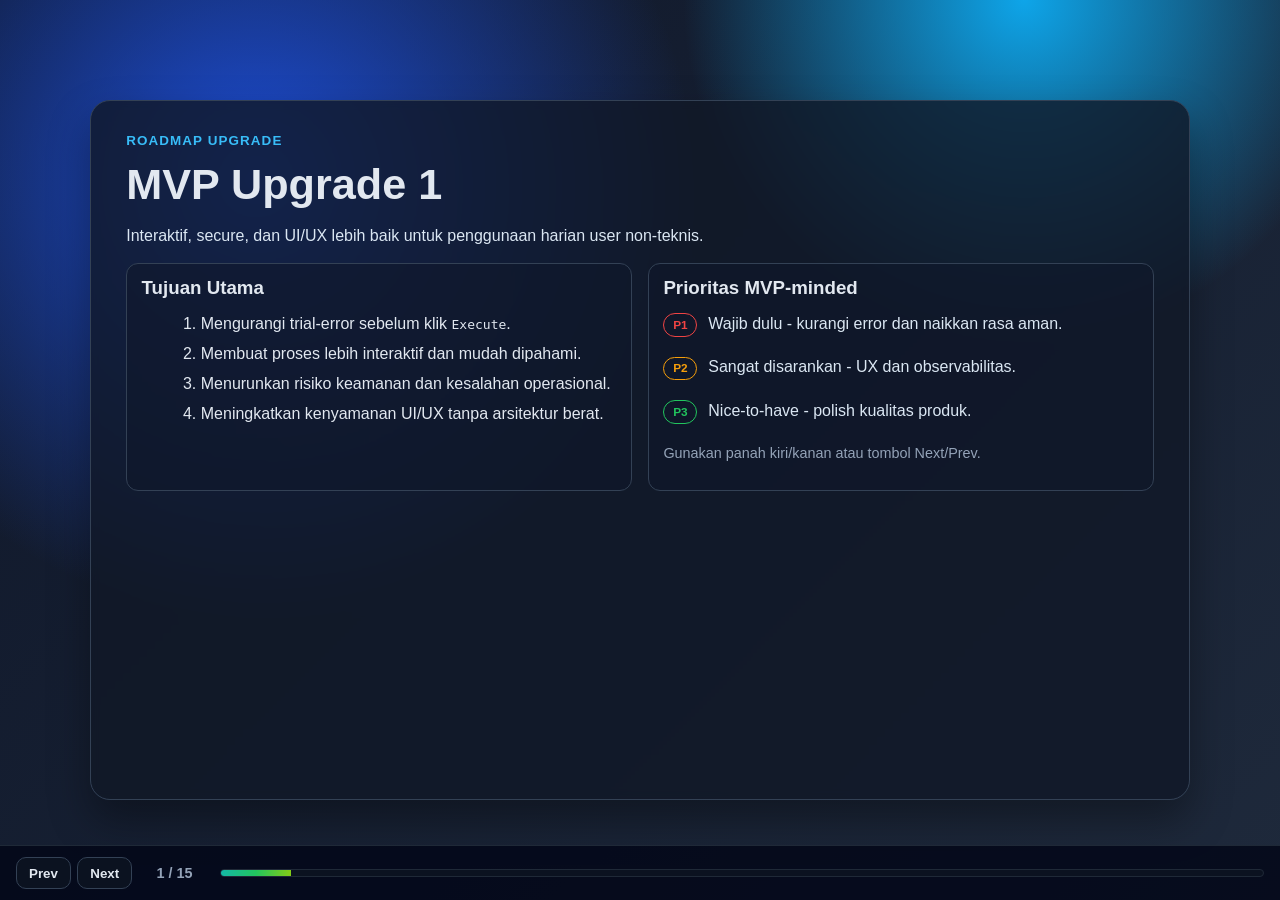
==== docs/mvp_upgrade1.html @ 60e43102 "feat: Enhance symptom lookup with regex support and update master table structure - Introduced regex" ====
<!doctype html>
<html lang="id">
<head>
  <meta charset="utf-8">
  <meta name="viewport" content="width=device-width, initial-scale=1">
  <title>MVP Upgrade 1 - HTML Slide</title>
  <style>
    :root {
      --bg-1: #0f172a;
      --bg-2: #1e293b;
      --card: #111827cc;
      --text: #e2e8f0;
      --muted: #94a3b8;
      --accent: #22c55e;
      --accent-2: #f59e0b;
      --danger: #ef4444;
      --info: #38bdf8;
      --border: #334155;
      --shadow: 0 20px 40px rgba(0, 0, 0, 0.35);
    }

    * {
      box-sizing: border-box;
    }

    html,
    body {
      margin: 0;
      padding: 0;
      height: 100%;
      color: var(--text);
      font-family: "Segoe UI", "Trebuchet MS", "Franklin Gothic Medium", sans-serif;
      background:
        radial-gradient(circle at 20% 20%, #1d4ed8 0%, transparent 35%),
        radial-gradient(circle at 80% 0%, #0ea5e9 0%, transparent 25%),
        linear-gradient(135deg, var(--bg-1), var(--bg-2));
      overflow: hidden;
    }

    .deck {
      position: relative;
      width: 100vw;
      height: 100vh;
      display: flex;
      align-items: center;
      justify-content: center;
      padding: 1.5rem;
    }

    .slide {
      width: min(1100px, 100%);
      height: min(700px, 100%);
      background: var(--card);
      border: 1px solid var(--border);
      border-radius: 20px;
      box-shadow: var(--shadow);
      padding: 2rem 2.2rem 2.6rem;
      display: none;
      position: relative;
      overflow: auto;
      backdrop-filter: blur(4px);
      animation: fadeIn 260ms ease;
    }

    .slide.active {
      display: block;
    }

    .kicker {
      font-size: 0.84rem;
      letter-spacing: 0.08em;
      text-transform: uppercase;
      color: var(--info);
      margin-bottom: 0.7rem;
      font-weight: 700;
    }

    h1,
    h2,
    h3 {
      margin: 0 0 0.8rem;
      line-height: 1.2;
    }

    h1 {
      font-size: clamp(1.7rem, 3.4vw, 2.7rem);
    }

    h2 {
      font-size: clamp(1.3rem, 2.7vw, 2.1rem);
    }

    p {
      margin: 0.4rem 0 0.8rem;
      line-height: 1.55;
      color: #dbe7f3;
    }

    ul,
    ol {
      margin: 0.4rem 0 0.9rem 1.2rem;
      line-height: 1.55;
    }

    li {
      margin-bottom: 0.33rem;
    }

    .grid {
      display: grid;
      grid-template-columns: repeat(2, minmax(0, 1fr));
      gap: 1rem;
      margin-top: 0.9rem;
    }

    .card {
      border: 1px solid var(--border);
      border-radius: 12px;
      padding: 0.8rem 0.9rem;
      background: #0f172a99;
    }

    .tag {
      display: inline-block;
      border: 1px solid currentColor;
      border-radius: 999px;
      padding: 0.1rem 0.55rem;
      font-size: 0.74rem;
      font-weight: 700;
      margin-right: 0.4rem;
      margin-bottom: 0.35rem;
    }

    .p1 { color: var(--danger); }
    .p2 { color: var(--accent-2); }
    .p3 { color: var(--accent); }

    .footer {
      position: fixed;
      left: 0;
      right: 0;
      bottom: 0;
      display: flex;
      align-items: center;
      justify-content: space-between;
      gap: 0.6rem;
      padding: 0.7rem 1rem;
      background: #020617cc;
      border-top: 1px solid #1f2937;
    }

    .progress-wrap {
      flex: 1;
      height: 8px;
      border-radius: 999px;
      background: #0b1220;
      border: 1px solid #1f2937;
      overflow: hidden;
    }

    .progress {
      height: 100%;
      width: 0;
      background: linear-gradient(90deg, #14b8a6, #22c55e, #84cc16);
      transition: width 240ms ease;
    }

    .controls {
      display: flex;
      align-items: center;
      gap: 0.4rem;
    }

    button {
      border: 1px solid #334155;
      background: #0b1220;
      color: var(--text);
      border-radius: 10px;
      padding: 0.45rem 0.75rem;
      font-weight: 600;
      cursor: pointer;
    }

    button:hover {
      border-color: #60a5fa;
    }

    .counter {
      min-width: 72px;
      text-align: center;
      color: var(--muted);
      font-size: 0.9rem;
      font-weight: 600;
    }

    .note {
      color: var(--muted);
      font-size: 0.9rem;
    }

    @keyframes fadeIn {
      from { opacity: 0; transform: translateY(6px); }
      to { opacity: 1; transform: translateY(0); }
    }

    @media (max-width: 860px) {
      .slide {
        padding: 1.2rem 1rem 1.8rem;
        border-radius: 14px;
      }

      .grid {
        grid-template-columns: 1fr;
      }

      .footer {
        gap: 0.5rem;
        flex-wrap: wrap;
      }

      .progress-wrap {
        order: 3;
        width: 100%;
        flex-basis: 100%;
      }
    }
  </style>
</head>
<body>
  <main class="deck" id="deck">
    <section class="slide active">
      <div class="kicker">Roadmap Upgrade</div>
      <h1>MVP Upgrade 1</h1>
      <p>Interaktif, secure, dan UI/UX lebih baik untuk penggunaan harian user non-teknis.</p>
      <div class="grid">
        <div class="card">
          <h3>Tujuan Utama</h3>
          <ol>
            <li>Mengurangi trial-error sebelum klik <code>Execute</code>.</li>
            <li>Membuat proses lebih interaktif dan mudah dipahami.</li>
            <li>Menurunkan risiko keamanan dan kesalahan operasional.</li>
            <li>Meningkatkan kenyamanan UI/UX tanpa arsitektur berat.</li>
          </ol>
        </div>
        <div class="card">
          <h3>Prioritas MVP-minded</h3>
          <p><span class="tag p1">P1</span> Wajib dulu - kurangi error dan naikkan rasa aman.</p>
          <p><span class="tag p2">P2</span> Sangat disarankan - UX dan observabilitas.</p>
          <p><span class="tag p3">P3</span> Nice-to-have - polish kualitas produk.</p>
          <p class="note">Gunakan panah kiri/kanan atau tombol Next/Prev.</p>
        </div>
      </div>
    </section>

    <section class="slide">
      <div class="kicker">P1 - Wajib</div>
      <h2>1) Preflight Check Interaktif</h2>
      <p><strong>Problem:</strong> user sering baru tahu masalah saat pipeline sudah jalan.</p>
      <p><strong>Solusi:</strong> tombol <code>Preflight Check</code> untuk validasi sebelum eksekusi.</p>
      <div class="grid">
        <div class="card">
          <h3>Apa yang dicek</h3>
          <ul>
            <li>Source ada, extension valid, bisa dibaca.</li>
            <li>YAML valid, master referensi tersedia.</li>
            <li>Kolom wajib source/master ditemukan.</li>
            <li>Konflik sheet output dan potensi overwrite.</li>
          </ul>
        </div>
        <div class="card">
          <h3>Output ke User</h3>
          <p>Status: <code>Ready</code>, <code>Warning</code>, <code>Blocked</code>.</p>
          <p>Severity: <code>ERROR</code>, <code>WARNING</code>, <code>INFO</code>.</p>
          <p><strong>Dampak:</strong> runtime error menurun, trust meningkat.</p>
        </div>
      </div>
    </section>

    <section class="slide">
      <div class="kicker">P1 - Wajib</div>
      <h2>2) Dry Run / Preview Ringkas</h2>
      <p><strong>Problem:</strong> user butuh konfirmasi resep sebelum menulis output final.</p>
      <p><strong>Solusi:</strong> mode <code>Dry Run</code> (checkbox atau tombol).</p>
      <ul>
        <li>Pipeline jalan sampai transformasi.</li>
        <li>Tidak menulis output final ke <code>outputs/</code> (atau file preview sementara).</li>
        <li>Tampilkan preview: jumlah baris input vs output, daftar sheet, contoh 10 baris utama.</li>
      </ul>
      <p><strong>Dampak:</strong> mencegah output salah format dan hemat waktu user.</p>
    </section>

    <section class="slide">
      <div class="kicker">P1 - Wajib</div>
      <h2>3) Path Security Boundary</h2>
      <p><strong>Problem:</strong> tool berbasis path rentan traversal dan symlink edge case.</p>
      <p><strong>Solusi:</strong> perketat boundary akses file di semua titik I/O.</p>
      <ul>
        <li>Semua path source/config/master harus resolve di root yang diizinkan.</li>
        <li>Tolak <code>..</code>, path absolut keluar root, dan symlink berbahaya.</li>
        <li>Validasi extension secara eksplisit.</li>
        <li>Jika invalid: beri error jelas dan blokir eksekusi.</li>
      </ul>
      <p><strong>Dampak:</strong> risiko akses file tidak semestinya berkurang.</p>
    </section>

    <section class="slide">
      <div class="kicker">P1 - Wajib</div>
      <h2>4) Log Sanitization</h2>
      <p><strong>Problem:</strong> log bisa memuat path detail user atau nilai sensitif.</p>
      <p><strong>Solusi:</strong> sanitasi log sebelum ditampilkan/disimpan.</p>
      <ul>
        <li>Mask user-home path yang terlalu detail jika tidak perlu.</li>
        <li>Mask nilai sensitif: NIK, nomor rekening, email.</li>
        <li>Hindari dump dataframe mentah ke log.</li>
      </ul>
      <p><strong>Dampak:</strong> lebih aman saat log dibagikan/screenshot.</p>
    </section>

    <section class="slide">
      <div class="kicker">P1 - Wajib</div>
      <h2>5) Guardrail Resource</h2>
      <p><strong>Problem:</strong> file besar atau rusak bikin UI terasa hang.</p>
      <p><strong>Solusi:</strong> size limit + row limit + timeout tahap kritis.</p>
      <ul>
        <li>Batas ukuran source default 50-100 MB (configurable).</li>
        <li>Batas jumlah baris untuk mode interaktif.</li>
        <li>Timeout untuk baca/transform tertentu.</li>
        <li>Jika terlewati: status warning/blocked dengan instruksi jelas.</li>
      </ul>
      <p><strong>Dampak:</strong> aplikasi lebih stabil, ekspektasi user lebih terkelola.</p>
    </section>

    <section class="slide">
      <div class="kicker">P1 - Wajib</div>
      <h2>6) Start New Session</h2>
      <p><strong>Problem:</strong> setelah run selesai, state lama masih menempel dan membingungkan.</p>
      <p><strong>Solusi:</strong> tombol <code>Start New Session</code> aktif setelah worker selesai.</p>
      <div class="grid">
        <div class="card">
          <h3>State yang di-reset</h3>
          <ul>
            <li><code>source</code> kosong, log kosong, status kembali <code>Idle</code>.</li>
            <li>Target output kembali placeholder awal.</li>
            <li><code>Execute</code> nonaktif sampai source baru dipilih.</li>
            <li>Config di-refresh ulang sesuai startup.</li>
          </ul>
        </div>
        <div class="card">
          <h3>Yang tidak di-reset</h3>
          <ul>
            <li>File output yang sudah dibuat.</li>
            <li>Isi folder <code>uploads/</code> dan <code>outputs/</code>.</li>
            <li>File config/master di runtime folder.</li>
          </ul>
        </div>
      </div>
    </section>

    <section class="slide">
      <div class="kicker">P1 - Wajib</div>
      <h2>7) Pilih Pekerjaan sebagai Entry Point</h2>
      <p><strong>Problem:</strong> user operasional tidak familiar dengan istilah teknis <code>Config YAML</code>.</p>
      <p><strong>Solusi:</strong> ganti/bungkus selector menjadi <code>Pekerjaan</code>.</p>
      <ul>
        <li>User memilih jenis pekerjaan, bukan file mentah.</li>
        <li>Setiap pekerjaan dipetakan ke config utama yang tepat.</li>
        <li>Deskripsi singkat pekerjaan ditampilkan di UI.</li>
        <li>Gunakan registry <code>configs/job_profiles.yaml</code>.</li>
      </ul>
      <p><strong>Dampak:</strong> mengurangi salah pilih config dan lebih ramah non-teknis.</p>
    </section>

    <section class="slide">
      <div class="kicker">P1 - Wajib</div>
      <h2>8) Lookup Symptom Berbasis Regex</h2>
      <p><strong>Problem:</strong> variasi symptom comment di lapangan sangat banyak, penuh singkatan, typo, dan frasa yang mirip tetapi tidak identik.</p>
      <p><strong>Solusi:</strong> ubah master symptom menjadi rule table yang lebih maintainable dan tambahkan lookup berbasis <code>regex</code>.</p>
      <div class="grid">
        <div class="card">
          <h3>Struktur Master Baru</h3>
          <ul>
            <li>Sheet <code>symptom</code> memakai kolom <code>priority</code>, <code>part_name</code>, <code>match_type</code>, <code>pattern</code>, <code>symptom</code>, <code>notes</code>.</li>
            <li>Rule diproses dari priority terkecil ke terbesar.</li>
            <li>Fallback per <code>part_name</code> tetap dimungkinkan.</li>
          </ul>
        </div>
        <div class="card">
          <h3>Guardrail Minimum</h3>
          <ul>
            <li>Compile regex sekali per rule.</li>
            <li>Regex invalid memblokir execute dengan pesan jelas.</li>
            <li>Panjang pattern dibatasi.</li>
            <li>Perilaku existing <code>equals</code>/<code>contains</code> tetap aman.</li>
          </ul>
        </div>
      </div>
      <p><strong>Dampak:</strong> master symptom lebih fleksibel, lebih mudah dirawat, dan lebih cocok untuk variasi data operasional nyata.</p>
    </section>

    <section class="slide">
      <div class="kicker">P2 - Sangat Disarankan</div>
      <h2>9-13) UX dan Observabilitas</h2>
      <div class="grid">
        <div class="card">
          <h3>Progress + Error Actionable</h3>
          <ul>
            <li>Step indicator: load source, config, masters, transform, write output.</li>
            <li>Status per langkah: <code>running/success/failed</code>.</li>
            <li>Format error: apa masalah, dampak, langkah perbaikan.</li>
          </ul>
        </div>
        <div class="card">
          <h3>Compatibility + Session</h3>
          <ul>
            <li>Preflight kecocokan source terhadap <code>Pekerjaan</code>.</li>
            <li><code>Recent Files</code> / <code>Use last session</code>.</li>
            <li>Konfirmasi overwrite: Replace, Keep both, Cancel.</li>
          </ul>
        </div>
      </div>
    </section>

    <section class="slide">
      <div class="kicker">P3 - Nice to Have</div>
      <h2>14-16) Polish yang Meningkatkan Perceived Quality</h2>
      <ul>
        <li><strong>Job Summary panel:</strong> source/config, durasi, jumlah sheet, warning/error, lokasi output.</li>
        <li><strong>Drag-and-drop source:</strong> mempercepat input tanpa buka dialog file.</li>
        <li><strong>Empty state dan hint ramah:</strong> CTA jelas saat belum ada pekerjaan valid atau preflight gagal.</li>
      </ul>
    </section>

    <section class="slide">
      <div class="kicker">Implementasi Bertahap</div>
      <h2>Rencana 4 Fase - Blocking First</h2>
      <div class="grid">
        <div class="card">
          <h3>Fase 1 - Fondasi Domain</h3>
          <ul>
            <li>Job selector <code>Pekerjaan</code> + registry <code>job_profiles</code>.</li>
            <li>Path boundary hardening.</li>
            <li>Restrukturisasi master symptom.</li>
            <li>Regex-based symptom lookup + guardrail dasar regex.</li>
          </ul>
          <p><strong>Exit criteria:</strong> entry point domain stabil, boundary aman, dan sheet symptom baru terbaca valid.</p>
        </div>
        <div class="card">
          <h3>Fase 2 - Safety Sebelum Execute</h3>
          <ul>
            <li>Preflight Check.</li>
            <li>Preflight compatibility source vs pekerjaan.</li>
            <li>Error message standard.</li>
            <li>Overwrite confirmation.</li>
            <li>Dry Run.</li>
          </ul>
          <p><strong>Exit criteria:</strong> user tahu kondisi input sebelum execute penuh dan mismatch mayor tertangkap lebih awal.</p>
        </div>
      </div>
      <div class="grid">
        <div class="card">
          <h3>Fase 3 - Stabilitas Operasional</h3>
          <ul>
            <li>Resource guardrail size/timeout.</li>
            <li>Log sanitization.</li>
            <li>Progress step indicator.</li>
            <li>Start New Session.</li>
          </ul>
          <p><strong>Exit criteria:</strong> proses panjang lebih transparan, lebih aman, dan sesi berikutnya tidak membawa konteks lama.</p>
        </div>
        <div class="card">
          <h3>Fase 4 - Efisiensi Harian</h3>
          <ul>
            <li>Last session restore.</li>
            <li>Job summary panel.</li>
            <li>Empty state dan hint ramah.</li>
            <li>Drag-and-drop source file.</li>
          </ul>
          <p><strong>Exit criteria:</strong> UX harian lebih cepat, lebih matang, dan lebih sedikit membingungkan user operasional.</p>
        </div>
      </div>
    </section>

    <section class="slide">
      <div class="kicker">Dampak Teknis</div>
      <h2>Perubahan Arsitektur dan Testing</h2>
      <div class="grid">
        <div class="card">
          <h3>Arsitektur</h3>
          <ul>
            <li><code>app/services/preflight_service.py</code>.</li>
            <li>Loader/registry <code>job_profiles</code>.</li>
            <li>Resolver lookup symptom berbasis regex rule table + priority.</li>
            <li>Mode <code>dry_run</code> di orchestrator pipeline.</li>
            <li>Update UI: selector Pekerjaan, tombol Preflight, toggle Dry Run, step progress.</li>
            <li>Helper <code>sanitasi log</code>, <code>guardrail file/path</code>, dan validasi regex aman.</li>
          </ul>
        </div>
        <div class="card">
          <h3>Testing Tambahan</h3>
          <ul>
            <li>Unit test resolver <code>job_profiles</code>.</li>
            <li>Unit test aturan preflight.</li>
            <li>Unit test kecocokan source per pekerjaan.</li>
            <li>Unit test regex lookup symptom dan priority order.</li>
            <li>Unit test invalid regex handling.</li>
            <li>Unit test keputusan overwrite dan masking log.</li>
            <li>Integration test dry run vs real run.</li>
          </ul>
        </div>
      </div>
    </section>

    <section class="slide">
      <div class="kicker">Checklist Praktis</div>
      <h2>MVP Upgrade 1 Checklist</h2>
      <div class="grid">
        <div class="card">
          <ul>
            <li>Preflight Check tersedia dan berjalan.</li>
            <li>Dry Run tersedia.</li>
            <li>Selector Pekerjaan memetakan config dengan tepat.</li>
            <li>Sheet <code>symptom</code> mendukung rule table baru.</li>
            <li>Lookup symptom regex menghormati urutan <code>priority</code>.</li>
            <li>Preflight menampilkan severity dan compatibility.</li>
            <li>Path traversal keluar boundary diblokir.</li>
            <li>Start New Session reset UI setelah worker selesai.</li>
          </ul>
        </div>
        <div class="card">
          <ul>
            <li>Overwrite output meminta konfirmasi.</li>
            <li>Error message format actionable.</li>
            <li>Progress step indicator tampil saat execute.</li>
            <li>Log sensitif dimasking.</li>
            <li>Size limit dan timeout aktif.</li>
            <li>Last session restore tersedia.</li>
          </ul>
        </div>
      </div>
    </section>

    <section class="slide">
      <div class="kicker">Kesimpulan</div>
      <h2>Urutan Paling Efektif</h2>
      <ol>
        <li><strong>Pilih Pekerjaan + path boundary hardening</strong></li>
        <li><strong>Restrukturisasi master symptom + regex lookup symptom</strong></li>
        <li><strong>Preflight Check + compatibility preflight</strong></li>
        <li><strong>Dry Run + overwrite confirmation + error actionable</strong></li>
        <li><strong>Resource guardrail + log sanitization + progress indicator</strong></li>
      </ol>
      <p>Kombinasi ini memberi dampak terbaik pada <strong>correctness</strong>, <strong>security</strong>, dan <strong>UX</strong> tanpa mengubah fondasi tool secara radikal.</p>
      <p class="note">Terima kasih - deck selesai.</p>
    </section>
  </main>

  <footer class="footer">
    <div class="controls">
      <button id="prevBtn" type="button" aria-label="Slide sebelumnya">Prev</button>
      <button id="nextBtn" type="button" aria-label="Slide berikutnya">Next</button>
      <div class="counter" id="counter">1 / 1</div>
    </div>
    <div class="progress-wrap" aria-hidden="true">
      <div class="progress" id="progress"></div>
    </div>
  </footer>

  <script>
    (function () {
      var slides = Array.prototype.slice.call(document.querySelectorAll('.slide'));
      var counter = document.getElementById('counter');
      var progress = document.getElementById('progress');
      var prevBtn = document.getElementById('prevBtn');
      var nextBtn = document.getElementById('nextBtn');
      var index = 0;

      function render() {
        for (var i = 0; i < slides.length; i += 1) {
          slides[i].classList.toggle('active', i === index);
        }

        counter.textContent = (index + 1) + ' / ' + slides.length;
        progress.style.width = ((index + 1) / slides.length) * 100 + '%';

        prevBtn.disabled = index === 0;
        nextBtn.disabled = index === slides.length - 1;
      }

      function next() {
        if (index < slides.length - 1) {
          index += 1;
          render();
        }
      }

      function prev() {
        if (index > 0) {
          index -= 1;
          render();
        }
      }

      prevBtn.addEventListener('click', prev);
      nextBtn.addEventListener('click', next);

      document.addEventListener('keydown', function (event) {
        if (event.key === 'ArrowRight' || event.key === 'PageDown' || event.key === ' ') {
          event.preventDefault();
          next();
        }

        if (event.key === 'ArrowLeft' || event.key === 'PageUp') {
          event.preventDefault();
          prev();
        }

        if (event.key === 'Home') {
          index = 0;
          render();
        }

        if (event.key === 'End') {
          index = slides.length - 1;
          render();
        }
      });

      render();
    })();
  </script>
</body>
</html>
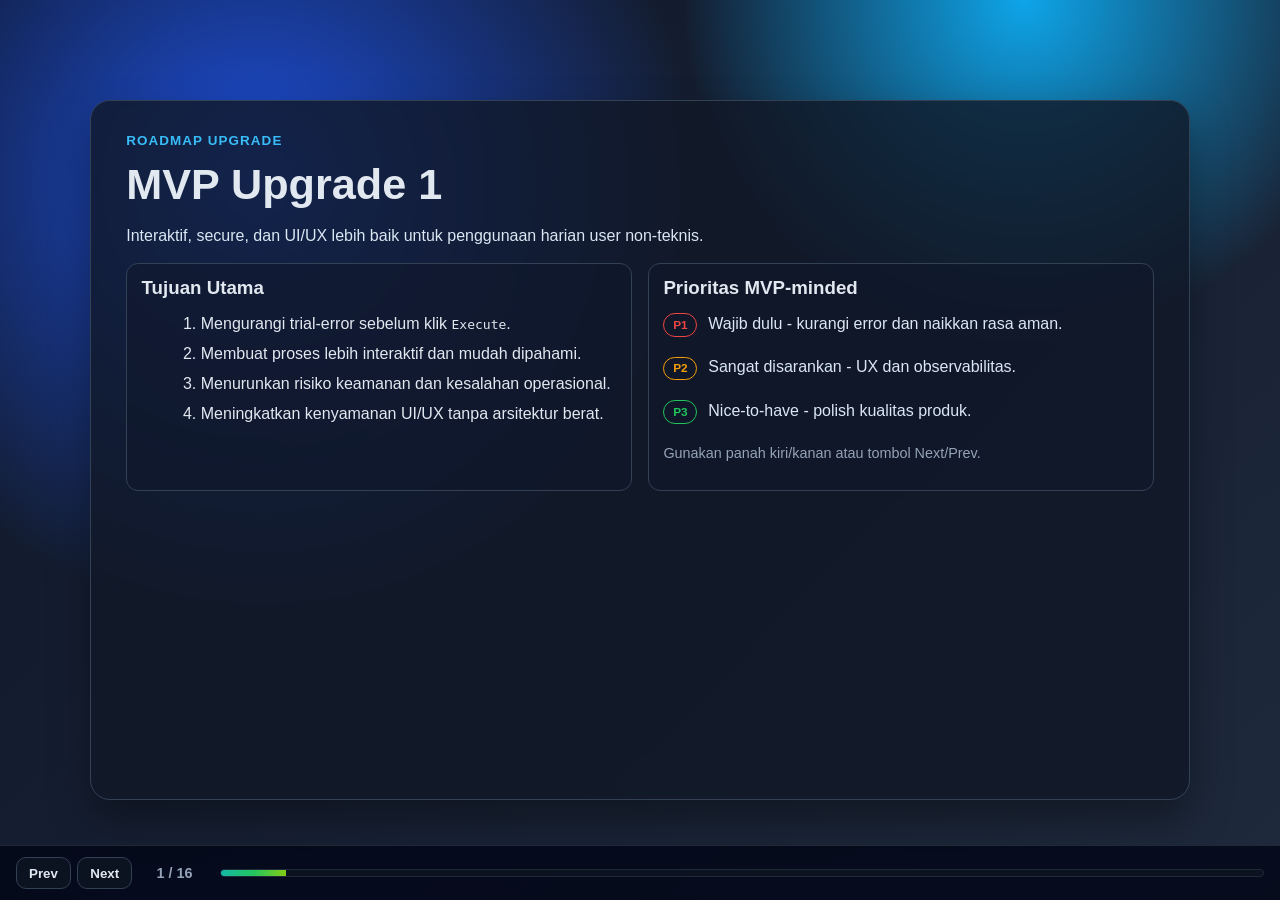
==== commit e9936bdb: "docs: sync roadmap with implemented phase 1 features" ====
--- a/docs/mvp_upgrade1.html
+++ b/docs/mvp_upgrade1.html
@@ -253,6 +253,32 @@
     </section>
 
     <section class="slide">
+      <div class="kicker">Status Repo</div>
+      <h2>Update Implementasi Saat Ini</h2>
+      <div class="grid">
+        <div class="card">
+          <h3>Sudah Jalan</h3>
+          <ul>
+            <li>Selector <code>Pekerjaan</code> berbasis registry <code>configs/job_profiles.yaml</code>.</li>
+            <li>Path boundary hardening untuk path runtime <code>configs/</code>, <code>masters/</code>, dan output.</li>
+            <li>Sheet <code>symptom</code> sudah memakai rule table baru.</li>
+            <li>Lookup symptom sudah mendukung <code>equals</code>, <code>contains</code>, dan <code>regex</code>.</li>
+          </ul>
+        </div>
+        <div class="card">
+          <h3>Guardrail Aktif</h3>
+          <ul>
+            <li>Rule symptom diproses dengan <code>priority</code> ascending dan tie-break urutan row.</li>
+            <li>Regex memakai semantik Python <code>search</code>.</li>
+            <li>Regex di-compile sekali per rule.</li>
+            <li>Regex invalid dan pattern terlalu panjang memblokir execute.</li>
+          </ul>
+          <p class="note">Belum aktif: <code>Preflight Check</code>, <code>Dry Run</code>, dan <code>Start New Session</code>.</p>
+        </div>
+      </div>
+    </section>
+
+    <section class="slide">
       <div class="kicker">P1 - Wajib</div>
       <h2>1) Preflight Check Interaktif</h2>
       <p><strong>Problem:</strong> user sering baru tahu masalah saat pipeline sudah jalan.</p>
@@ -367,6 +393,7 @@
         <li>Deskripsi singkat pekerjaan ditampilkan di UI.</li>
         <li>Gunakan registry <code>configs/job_profiles.yaml</code>.</li>
       </ul>
+      <p><strong>Status saat ini:</strong> selector <code>Pekerjaan</code>, refresh job, dan ringkasan config/master sudah aktif. Metadata registry yang sudah dipakai: <code>id</code>, <code>label</code>, <code>config_file</code>, <code>enabled</code>.</p>
       <p><strong>Dampak:</strong> mengurangi salah pilih config dan lebih ramah non-teknis.</p>
     </section>
 
@@ -394,6 +421,7 @@
           </ul>
         </div>
       </div>
+      <p><strong>Status saat ini:</strong> rule table symptom dan regex lookup sudah aktif di engine, lengkap dengan ordering <code>priority</code>, tie-break urutan row, compile-once, invalid regex blocking, dan regression test untuk <code>equals</code>/<code>contains</code>.</p>
       <p><strong>Dampak:</strong> master symptom lebih fleksibel, lebih mudah dirawat, dan lebih cocok untuk variasi data operasional nyata.</p>
     </section>
 
@@ -443,6 +471,7 @@
             <li>Regex-based symptom lookup + guardrail dasar regex.</li>
           </ul>
           <p><strong>Exit criteria:</strong> entry point domain stabil, boundary aman, dan sheet symptom baru terbaca valid.</p>
+          <p><strong>Status:</strong> empat fondasi inti fase ini sudah tercapai di repo saat ini.</p>
         </div>
         <div class="card">
           <h3>Fase 2 - Safety Sebelum Execute</h3>
@@ -516,14 +545,14 @@
       <div class="grid">
         <div class="card">
           <ul>
-            <li>Preflight Check tersedia dan berjalan.</li>
-            <li>Dry Run tersedia.</li>
-            <li>Selector Pekerjaan memetakan config dengan tepat.</li>
-            <li>Sheet <code>symptom</code> mendukung rule table baru.</li>
-            <li>Lookup symptom regex menghormati urutan <code>priority</code>.</li>
-            <li>Preflight menampilkan severity dan compatibility.</li>
-            <li>Path traversal keluar boundary diblokir.</li>
-            <li>Start New Session reset UI setelah worker selesai.</li>
+            <li>[ ] Preflight Check tersedia dan berjalan.</li>
+            <li>[ ] Dry Run tersedia.</li>
+            <li>[x] Selector Pekerjaan memetakan config dengan tepat.</li>
+            <li>[x] Sheet <code>symptom</code> mendukung rule table baru.</li>
+            <li>[x] Lookup symptom regex menghormati urutan <code>priority</code>.</li>
+            <li>[ ] Preflight menampilkan severity dan compatibility.</li>
+            <li>[x] Path traversal keluar boundary diblokir.</li>
+            <li>[ ] Start New Session reset UI setelah worker selesai.</li>
           </ul>
         </div>
         <div class="card">
